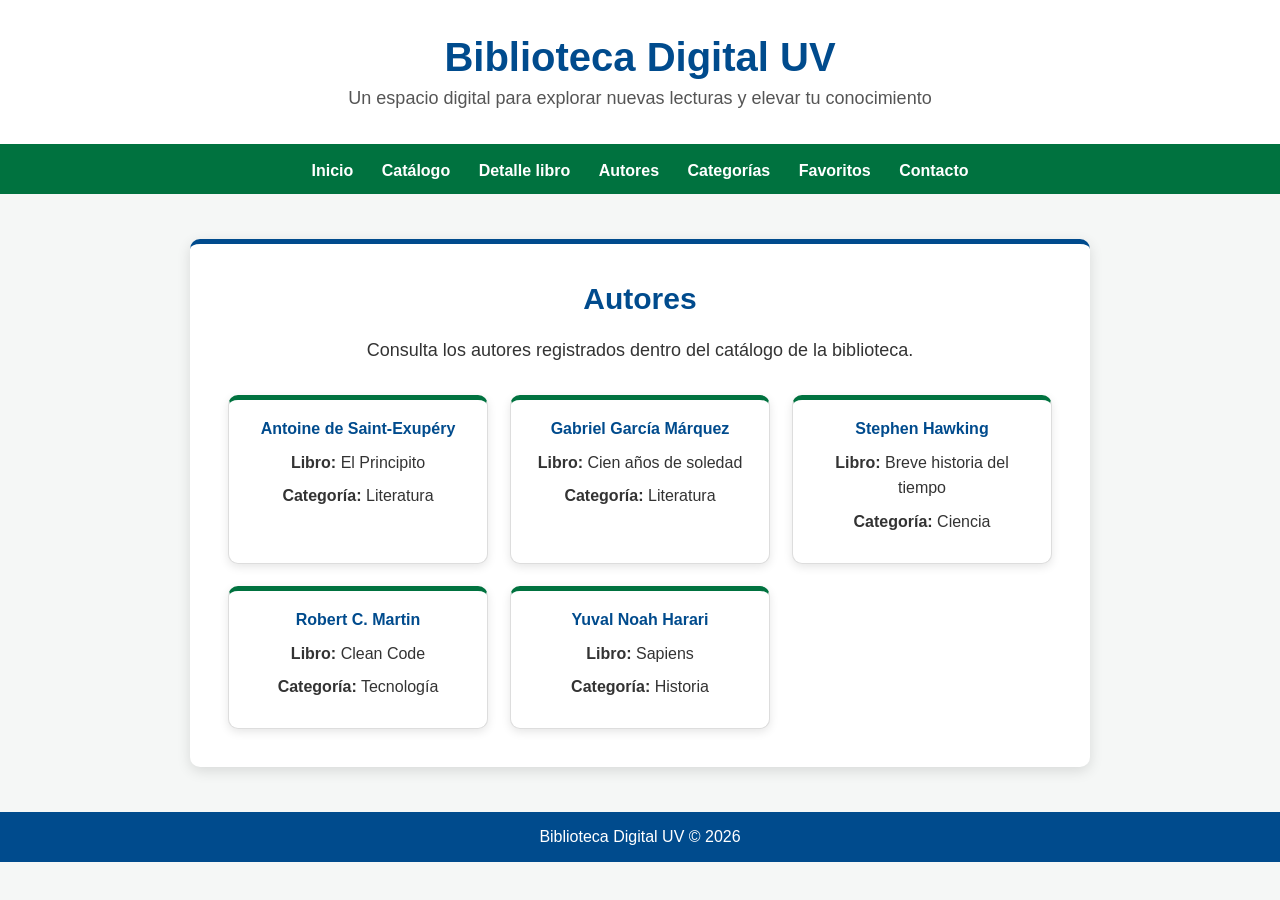
==== autores.html @ a0df8459 "Página autores" ====
<!DOCTYPE html>
<html lang="es">
<head>
    <meta charset="UTF-8">
    <meta name="viewport", content="width=device-width, initial-scale=1.0">
    <title>Autores - Biblioteca Digital UV</title>
    <link rel="stylesheet" href="css/estilos.css">
</head>
<body>
    <header>
        <h1>Biblioteca Digital UV</h1>
        <p>Un espacio digital para explorar nuevas lecturas y elevar tu conocimiento</p>
    </header>
    <nav>
        <a href="inicio.html">Inicio</a>
        <a href="catalogo.html">Catálogo</a>
        <a href="detalle.html">Detalle libro</a>
        <a href="autores.html">Autores</a>
        <a href="categorias.html">Categorías</a>
        <a href="favoritos.html">Favoritos</a>
        <a href="contacto.html">Contacto</a>
    </nav>
    <main>
        <section class="contenedor">
            <h2>Autores</h2>
            <p>Consulta los autores registrados dentro del catálogo de la biblioteca.</p>
            <div id="lista-autores" class="lista-autores"></div>
        </section>
    </main>
    <footer>
        <p>Biblioteca Digital UV &copy; 2026</p>
    </footer>
    <script src="javascript/javascript.js"></script>
</body>
</html>
---- css/estilos.css ----
*{
    margin: 0;
    padding: 0;
    box-sizing: border-box;
}

body{
    font-family: Arial, Helvetica, sans-serif;
    background-color: #f5f7f6;
    color: #333333;
}

header{
    background-color: white;
    color: #333333;
    text-align: center;
    padding: 35px 20px;
    border-bottom: 4px solid #00723f;
}

header h1{
    font-size: 40px;
    color: #004b8d;
    margin-bottom: 8px;
}

header p{
    font-size: 18px;
    color: #555555;
}

nav{
    background-color: #00723f;
    text-align: center;
    padding: 14px;
}

nav a{
    color: white;
    text-decoration: none;
    margin: 0 12px;
    font-weight: bold;
}

nav a:hover{
    color: #004b8d;
}

main{
    min-height: 65vh;
    padding: 45px 20px;
}

.contenedor{
    max-width: 900px;
    margin: auto;
    background-color: white;
    padding: 38px;
    border-radius: 10px;
    text-align: center;
    border-top: 5px solid #004b8d;
    box-shadow: 0 4px 14px rgba(0, 0, 0, 0.12);
}

.contenedor h2{
    color: #004b8d;
    margin-bottom: 20px;
    font-size: 30px;
}

.contenedor p{
    font-size: 18px;
    line-height: 1.6;
    margin-bottom: 18px;
}

footer{
    background-color: #004b8d;
    color: white;
    text-align: center;
    padding: 16px;
}

.lista-libros{
    display: grid;
    grid-template-columns: repeat(auto-fit, minmax(220px,1fr));
    gap: 22px;
    margin-top: 30px;
}

.tarjeta-libro img{
    width: 120px;
    height: 170px;
    object-fit: cover;
    margin-bottom: 12px;
    border-radius: 4px;
}

.tarjeta-libro h3{
    color: #004b8d;
    margin-bottom: 10px;
    font-size: 20px;
}

.tarjeta-libro p{
    font-size: 15px;
    margin-bottom: 8px;
}

.boton-detalle{
    display: inline-block;
    margin-top: 10px;
    background-color: #00723f;
    color: white;
    padding: 9px 14px;
    border-radius: 6px;
    text-decoration: none;
    font-weight: bold;
}

.boton-detalle:hover{
    background-color: #004b8d;
}

.detalle-contenido{
    display: flex;
    gap: 30px;
    align-items: flex-start;
    text-align: left;
    margin-top: 25px;
}

.detalle-contenido img{
    width: 180px;
    height: 260px;
    object-fit: cover;
    border-radius: 6px;
    box-shadow: 0 3px 10px rgba(0, 0, 0, 0.18);
}

.detalle-texto{
    flex: 1;
}

.detalle-texto h3{
    color: #004b8d;
    font-size: 28px;
    margin-bottom: 15px;
}

.detalle-texto p{
    font-size: 17px;
    line-height: 1.6;
    margin-bottom: 10px;
}

.lista-autores{
    display: grid;
    grid-template-columns: repeat(auto-fit, minmax(220px, 1fr));
    gap: 22px;
    margin-top: 30px;
}

.tarjeta-autor{
    background-color: #ffffff;
    border: 1px solid #dddddd;
    border-top: 5px solid #00723f;
    border-radius: 10px;
    padding: 20px;
    text-align: center;
    box-shadow: 0 3px 10px rgba(0, 0, 0, 0.10);
}

.tarjeta-autor h3{
    color: #004b8d;
    font-size: 16px;
    margin-bottom: 12px;
}

.tarjeta-autor p{
    font-size: 16px;
    margin-bottom: 8px;
}
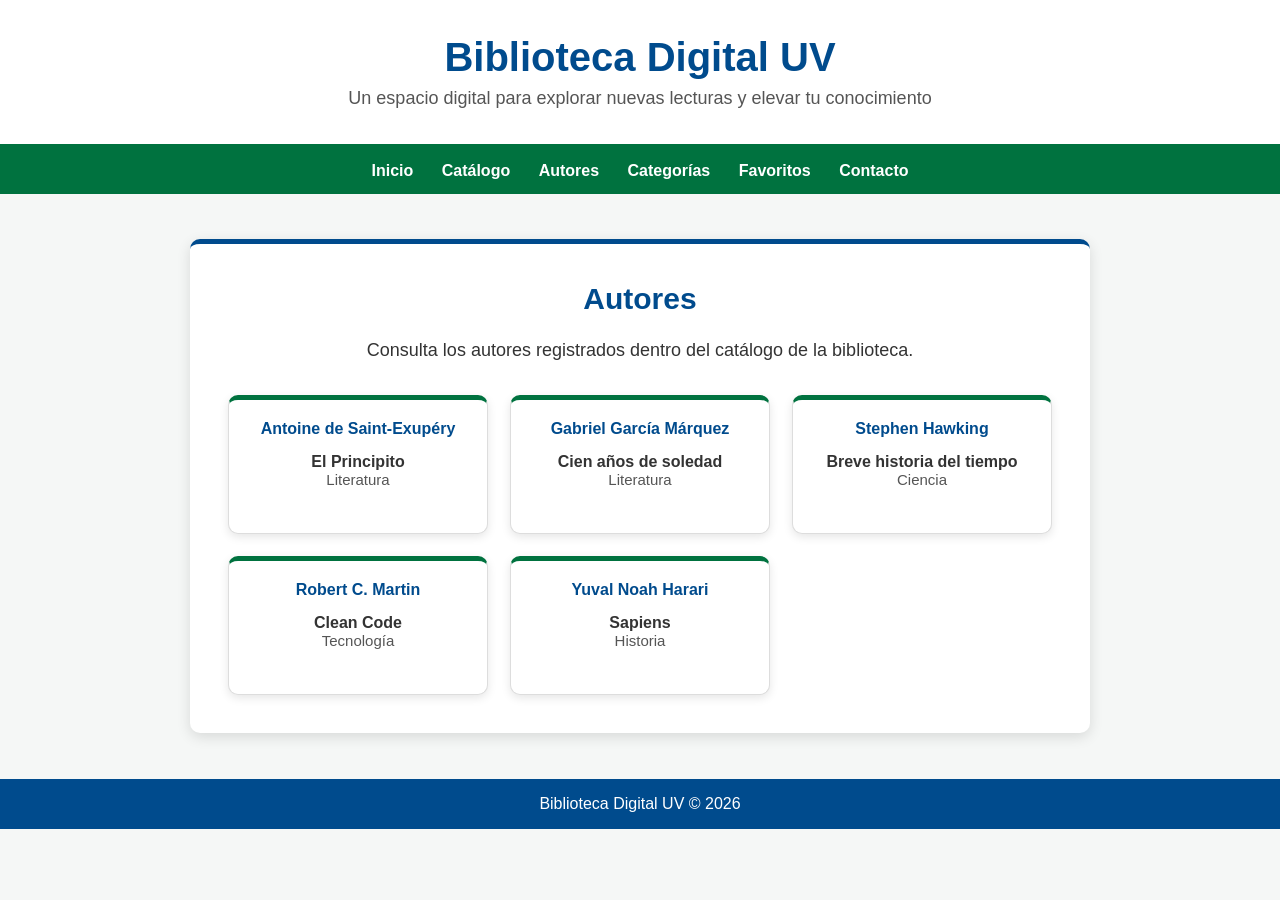
==== commit 3d7ce9f3: "Corrección de navegación, tarjetas de autores y categorías" ====
--- a/autores.html
+++ b/autores.html
@@ -14,7 +14,6 @@
     <nav>
         <a href="inicio.html">Inicio</a>
         <a href="catalogo.html">Catálogo</a>
-        <a href="detalle.html">Detalle libro</a>
         <a href="autores.html">Autores</a>
         <a href="categorias.html">Categorías</a>
         <a href="favoritos.html">Favoritos</a>
--- a/css/estilos.css
+++ b/css/estilos.css
@@ -180,4 +180,124 @@
 .tarjeta-autor p{
     font-size: 16px;
     margin-bottom: 8px;
+}
+
+.lista-categorias{
+    display: grid;
+    grid-template-columns: repeat(auto-fit, minmax(220px, 1fr));
+    gap: 22px;
+    margin-top: 30px;
+}
+
+.tarjeta-categoria{
+    background-color: #ffffff;
+    border: 1px solid #dddddd;
+    border-top: 5px solid #004b8d;
+    border-radius: 10px;
+    padding: 20px;
+    text-align: center;
+    box-shadow: 0 3px 10px rgba(0, 0, 0, 0.10);
+}
+
+.tarjeta-categoria h3{
+    color: #00723f;
+    font-size: 21px;
+    margin-bottom: 12px;
+}
+
+.tarjeta-categoria p{
+    font-size: 16px;
+    margin-bottom: 8px;
+}
+
+.boton-favorito{
+    display: inline-block;
+    margin-top: 10px;
+    background-color: #004b8d;
+    color: white;
+    padding: 9px 14px;
+    border-radius: 6px;
+    border: none;
+    font-weight: bold;
+    cursor: pointer;
+}
+
+.boton-favorito:hover{
+    background-color: #00723f;
+}
+
+.formulario-contacto{
+    margin-top: 30px;
+    text-align: left;
+    background-color: #f5f7f6;
+    border-left: 5px solid #004b8d;
+    padding: 20px;
+    border-radius: 8px;
+}
+
+.formulario-contacto h3{
+    color: #004b8d;
+    margin-bottom: 10px;
+    font-size: 22px;
+}
+
+.formulario-contacto textarea{
+    width: 100%;
+    height: 120px;
+    margin-top: 12px;
+    margin-bottom: 12px;
+    padding: 12px;
+    border: 1px solid #cccccc;
+    border-radius: 6px;
+    font-family: Arial, Helvetica, sans-serif;
+    font-size: 16px;
+    resize: none;
+}
+
+#mensaje-comentario{
+    margin-top: 12px;
+    color: #00723f;
+    font-weight: bold;
+}
+
+.libros-categoria{
+    list-style: none;
+    padding: 0;
+    margin-top: 15px;
+}
+
+.libros-categoria li{
+    margin-bottom: 14px;
+    padding-bottom: 10px;
+    border-bottom: 1px solid #dddddd;
+}
+
+.libros-categoria li:last-child{
+    border-bottom: none;
+}
+
+.libros-categoria span{
+    color: #555555;
+    font-size: 15px;
+}
+
+.libros-autor{
+    list-style: none;
+    padding: 0;
+    margin-top: 15px;
+}
+
+.libros-autor li{
+    margin-bottom: 14px;
+    padding-bottom: 10px;
+    border-bottom: 1px solid #dddddd;
+}
+
+.libros-autor li:last-child{
+    border-bottom: none;
+}
+
+.libros-autor span{
+    color: #555555;
+    font-size: 15px;
 }
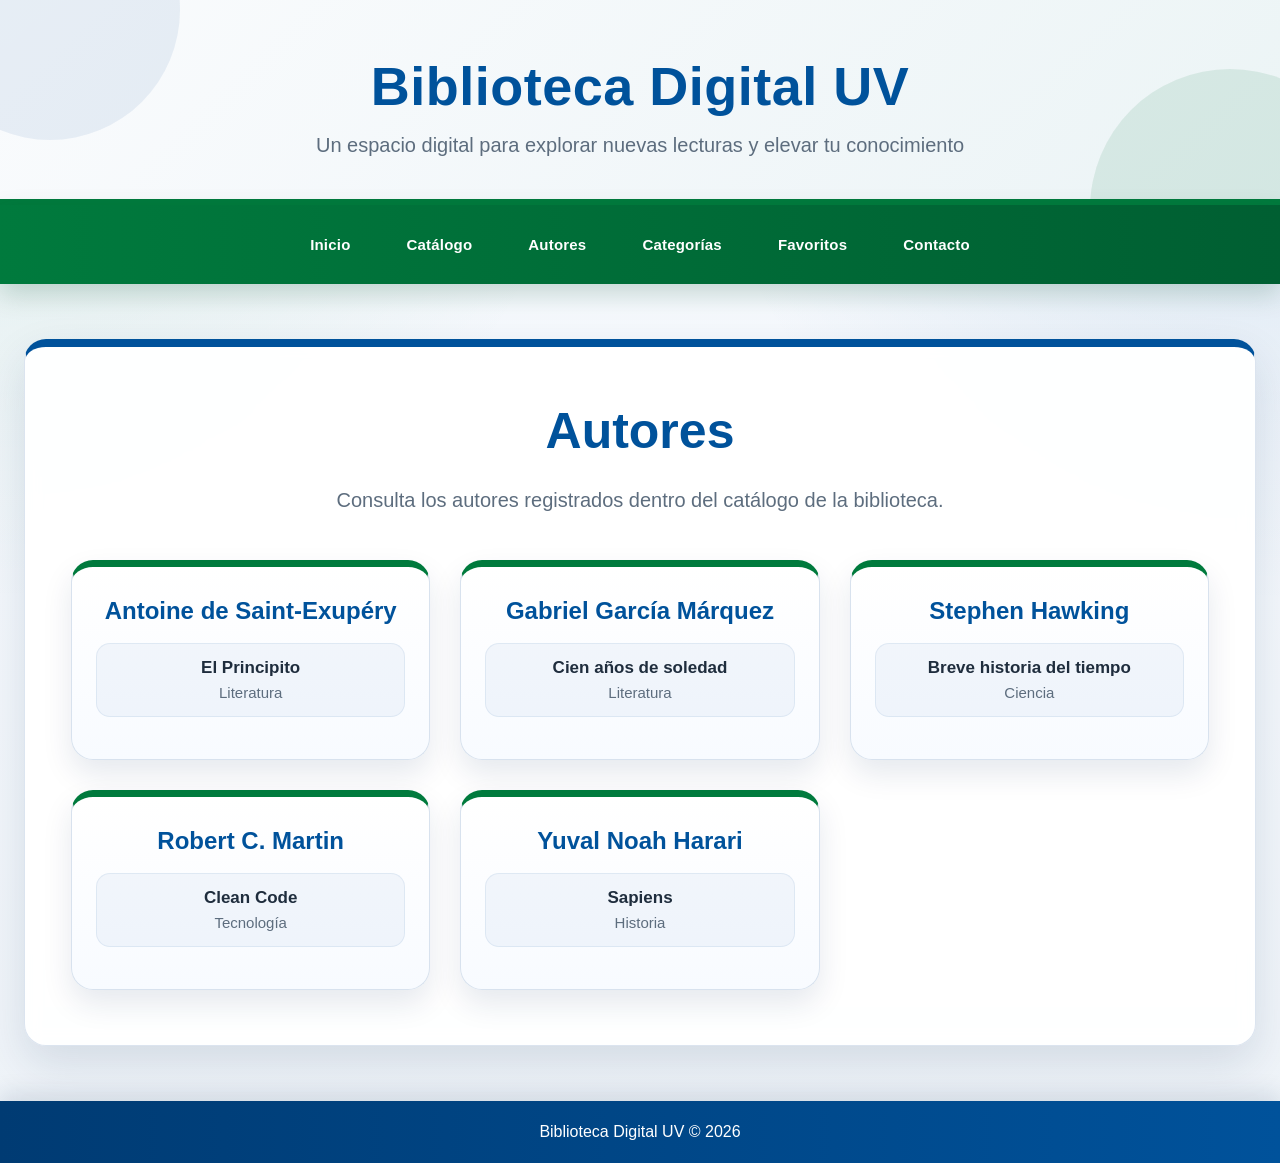
==== commit f14ef867: "Mejoras de interfaz con animaciones y menú desplegable" ====
--- a/autores.html
+++ b/autores.html
@@ -2,7 +2,7 @@
 <html lang="es">
 <head>
     <meta charset="UTF-8">
-    <meta name="viewport", content="width=device-width, initial-scale=1.0">
+    <meta name="viewport" content="width=device-width, initial-scale=1.0">
     <title>Autores - Biblioteca Digital UV</title>
     <link rel="stylesheet" href="css/estilos.css">
 </head>
@@ -11,13 +11,84 @@
         <h1>Biblioteca Digital UV</h1>
         <p>Un espacio digital para explorar nuevas lecturas y elevar tu conocimiento</p>
     </header>
-    <nav>
+    <nav class="menu-principal">
         <a href="inicio.html">Inicio</a>
-        <a href="catalogo.html">Catálogo</a>
-        <a href="autores.html">Autores</a>
-        <a href="categorias.html">Categorías</a>
-        <a href="favoritos.html">Favoritos</a>
-        <a href="contacto.html">Contacto</a>
+        <div class="nav-item">
+            <a href="catalogo.html">Catálogo</a>
+            <div class="mega-menu mega-menu-pequeno">
+                <div class="mega-columna">
+                    <h3>Catálogo de libros</h3>
+                    <p>Explora los títulos disponibles dentro de la Biblioteca Digital UV.</p>
+                </div>
+                <div class="mega-columna">
+                    <h4>Libros destacados</h4>
+                    <a href="detalle.html?id=1">El Principito</a>
+                    <a href="detalle.html?id=2">Cien años de soledad</a>
+                    <a href="detalle.html?id=3">Breve historia del tiempo</a>
+                    <a href="catalogo.html">Ver catálogo completo</a>
+                </div>
+            </div>
+        </div>
+        <div class="nav-item">
+            <a href="autores.html">Autores</a>
+            <div class="mega-menu mega-menu-pequeno">
+                <div class="mega-columna">
+                    <h3>Autores</h3>
+                    <p>Consulta los autores registrados y las obras relacionadas con cada uno.</p>
+                </div>
+                <div class="mega-columna">
+                    <h4>Autores disponibles</h4>
+                    <a href="autores.html">Antoine de Saint-Exupéry</a>
+                    <a href="autores.html">Gabriel García Márquez</a>
+                    <a href="autores.html">Stephen Hawking</a>
+                    <a href="autores.html">Robert C. Martin</a>
+                </div>
+            </div>
+        </div>
+        <div class="nav-item">
+            <a href="categorias.html">Categorías</a>
+            <div class="mega-menu mega-menu-pequeno">
+                <div class="mega-columna">
+                    <h3>Categorías</h3>
+                    <p>Encuentra libros organizados por áreas de interés y temas de lectura.</p>
+                </div>
+                <div class="mega-columna">
+                    <h4>Explorar por tema</h4>
+                    <a href="categorias.html">Literatura</a>
+                    <a href="categorias.html">Ciencia</a>
+                    <a href="categorias.html">Tecnología</a>
+                    <a href="categorias.html">Historia</a>
+                </div>
+            </div>
+        </div>
+        <div class="nav-item">
+            <a href="favoritos.html">Favoritos</a>
+            <div class="mega-menu mega-menu-pequeno">
+                <div class="mega-columna">
+                    <h3>Favoritos</h3>
+                    <p>Guarda libros de interés para consultarlos después desde tu navegador.</p>
+                </div>
+                <div class="mega-columna">
+                    <h4>Acciones rápidas</h4>
+                    <a href="catalogo.html">Agregar libros</a>
+                    <a href="favoritos.html">Ver favoritos guardados</a>
+                </div>
+            </div>
+        </div>
+        <div class="nav-item">
+            <a href="contacto.html">Contacto</a>
+            <div class="mega-menu mega-menu-pequeno">
+                <div class="mega-columna">
+                    <h3>Contacto</h3>
+                    <p>Consulta información general y envía un comentario visual desde la página.</p>
+                </div>
+                <div class="mega-columna">
+                    <h4>Información</h4>
+                    <a href="contacto.html">Datos de la biblioteca</a>
+                    <a href="contacto.html">Formulario de comentarios</a>
+                </div>
+            </div>
+        </div>
     </nav>
     <main>
         <section class="contenedor">
--- a/css/estilos.css
+++ b/css/estilos.css
@@ -1,141 +1,286 @@
+:root{
+    --azul-uv: #00529b;
+    --azul-uv-oscuro: #003b73;
+    --verde-uv: #007a3d;
+    --verde-uv-oscuro: #005f32;
+    --dorado: #c8a951;
+    --fondo: #eef3f8;
+    --blanco: #ffffff;
+    --texto: #1f2d3d;
+    --texto-suave: #5d6d7e;
+    --borde: #d8e2ee;
+    --sombra: 0 18px 45px rgba(0, 38, 84, 0.12);
+    --sombra-hover: 0 25px 55px rgba(0, 38, 84, 0.20);
+    --radio: 22px;
+}
+
 *{
     margin: 0;
     padding: 0;
     box-sizing: border-box;
 }
 
+html{
+    scroll-behavior: smooth;
+}
+
 body{
-    font-family: Arial, Helvetica, sans-serif;
-    background-color: #f5f7f6;
-    color: #333333;
+    font-family: "Segoe UI", Arial, Helvetica, sans-serif;
+    background:
+        radial-gradient(circle at top left, rgba(0, 122, 61, 0.10), transparent 35%),
+        radial-gradient(circle at top right, rgba(0, 82, 155, 0.13), transparent 35%),
+        linear-gradient(180deg, #f8fbff 0%, #eef3f8 100%);
+    color: var(--texto);
+    min-height: 100vh;
 }
 
 header{
-    background-color: white;
-    color: #333333;
+    background:
+        linear-gradient(135deg, rgba(255,255,255,0.98), rgba(245,249,253,0.96)),
+        linear-gradient(90deg, var(--azul-uv), var(--verde-uv));
     text-align: center;
-    padding: 35px 20px;
-    border-bottom: 4px solid #00723f;
+    padding: 55px 20px 38px;
+    border-bottom: 6px solid var(--verde-uv);
+    box-shadow: 0 8px 28px rgba(0, 0, 0, 0.08);
+    position: relative;
+    overflow: hidden;
+}
+
+header::before{
+    content: "";
+    position: absolute;
+    width: 260px;
+    height: 260px;
+    border-radius: 50%;
+    background: rgba(0, 82, 155, 0.08);
+    top: -120px;
+    left: -80px;
+}
+
+header::after{
+    content: "";
+    position: absolute;
+    width: 280px;
+    height: 280px;
+    border-radius: 50%;
+    background: rgba(0, 122, 61, 0.10);
+    bottom: -150px;
+    right: -90px;
 }
 
 header h1{
-    font-size: 40px;
-    color: #004b8d;
-    margin-bottom: 8px;
+    position: relative;
+    z-index: 1;
+    font-size: 54px;
+    color: var(--azul-uv);
+    margin-bottom: 12px;
+    font-weight: 900;
+    letter-spacing: 0.5px;
 }
 
 header p{
-    font-size: 18px;
-    color: #555555;
+    position: relative;
+    z-index: 1;
+    font-size: 20px;
+    color: var(--texto-suave);
+    max-width: 760px;
+    margin: auto;
+    line-height: 1.6;
 }
 
 nav{
-    background-color: #00723f;
+    background: linear-gradient(90deg, var(--verde-uv), var(--verde-uv-oscuro));
     text-align: center;
-    padding: 14px;
+    padding: 17px 20px;
+    box-shadow: 0 10px 25px rgba(0, 80, 45, 0.20);
+    position: sticky;
+    top: 0;
+    z-index: 10;
 }
 
 nav a{
+    display: inline-block;
     color: white;
     text-decoration: none;
-    margin: 0 12px;
-    font-weight: bold;
+    margin: 4px 6px;
+    padding: 10px 18px;
+    border-radius: 999px;
+    font-weight: 800;
+    font-size: 15px;
+    letter-spacing: 0.2px;
+    transition: all 0.25s ease;
 }
 
 nav a:hover{
-    color: #004b8d;
+    background-color: rgba(255, 255, 255, 0.20);
+    transform: translateY(-2px);
+    box-shadow: 0 8px 18px rgba(0, 0, 0, 0.16);
 }
 
 main{
-    min-height: 65vh;
-    padding: 45px 20px;
+    min-height: 70vh;
+    padding: 55px 24px;
 }
 
 .contenedor{
+    max-width: 1240px;
+    margin: auto;
+    background: rgba(255, 255, 255, 0.94);
+    border: 1px solid rgba(216, 226, 238, 0.9);
+    border-top: 8px solid var(--azul-uv);
+    border-radius: var(--radio);
+    padding: 55px 46px;
+    text-align: center;
+    box-shadow: var(--sombra);
+    backdrop-filter: blur(8px);
+    animation: aparecer 0.45s ease;
+}
+
+@keyframes aparecer{
+    from{
+        opacity: 0;
+        transform: translateY(16px);
+    }
+    to{
+        opacity: 1;
+        transform: translateY(0);
+    }
+}
+
+.contenedor h2{
+    color: var(--azul-uv);
+    font-size: 50px;
+    margin-bottom: 22px;
+    font-weight: 900;
+}
+
+.contenedor > p{
     max-width: 900px;
-    margin: auto;
-    background-color: white;
-    padding: 38px;
-    border-radius: 10px;
-    text-align: center;
-    border-top: 5px solid #004b8d;
-    box-shadow: 0 4px 14px rgba(0, 0, 0, 0.12);
-}
-
-.contenedor h2{
-    color: #004b8d;
-    margin-bottom: 20px;
-    font-size: 30px;
-}
-
-.contenedor p{
-    font-size: 18px;
-    line-height: 1.6;
-    margin-bottom: 18px;
+    margin: 0 auto 22px;
+    font-size: 20px;
+    line-height: 1.8;
+    color: var(--texto-suave);
 }
 
 footer{
-    background-color: #004b8d;
+    background: linear-gradient(90deg, var(--azul-uv-oscuro), var(--azul-uv));
     color: white;
     text-align: center;
-    padding: 16px;
+    padding: 22px;
+    font-size: 16px;
+    font-weight: 500;
+    box-shadow: 0 -8px 22px rgba(0, 38, 84, 0.12);
+}
+
+.boton-detalle,
+.boton-favorito{
+    display: inline-block;
+    margin-top: 14px;
+    margin-left: 4px;
+    margin-right: 4px;
+    padding: 12px 18px;
+    border-radius: 999px;
+    border: none;
+    background: linear-gradient(135deg, var(--azul-uv), var(--azul-uv-oscuro));
+    color: white;
+    text-decoration: none;
+    font-weight: 800;
+    cursor: pointer;
+    box-shadow: 0 10px 22px rgba(0, 82, 155, 0.24);
+    transition: all 0.25s ease;
+}
+
+.boton-detalle:hover,
+.boton-favorito:hover{
+    background: linear-gradient(135deg, var(--verde-uv), var(--verde-uv-oscuro));
+    transform: translateY(-3px);
+    box-shadow: 0 16px 30px rgba(0, 122, 61, 0.28);
 }
 
 .lista-libros{
     display: grid;
-    grid-template-columns: repeat(auto-fit, minmax(220px,1fr));
-    gap: 22px;
-    margin-top: 30px;
+    grid-template-columns: repeat(auto-fit, minmax(260px, 1fr));
+    gap: 32px;
+    margin-top: 42px;
+}
+
+.tarjeta-libro{
+    background: linear-gradient(180deg, #ffffff 0%, #f8fbff 100%);
+    border: 1px solid var(--borde);
+    border-radius: 24px;
+    padding: 26px 22px;
+    text-align: center;
+    box-shadow: 0 14px 30px rgba(0, 38, 84, 0.10);
+    position: relative;
+    overflow: hidden;
+    transition: all 0.28s ease;
+}
+
+.tarjeta-libro::before{
+    content: "";
+    position: absolute;
+    top: 0;
+    left: 0;
+    height: 7px;
+    width: 100%;
+    background: linear-gradient(90deg, var(--verde-uv), var(--azul-uv), var(--dorado));
+}
+
+.tarjeta-libro:hover{
+    transform: translateY(-8px);
+    box-shadow: var(--sombra-hover);
 }
 
 .tarjeta-libro img{
-    width: 120px;
-    height: 170px;
+    width: 155px;
+    height: 225px;
     object-fit: cover;
-    margin-bottom: 12px;
-    border-radius: 4px;
+    border-radius: 14px;
+    margin-bottom: 20px;
+    box-shadow: 0 16px 28px rgba(0, 0, 0, 0.22);
+    transition: all 0.25s ease;
+}
+
+.tarjeta-libro:hover img{
+    transform: scale(1.035);
 }
 
 .tarjeta-libro h3{
-    color: #004b8d;
-    margin-bottom: 10px;
-    font-size: 20px;
+    color: var(--azul-uv);
+    font-size: 23px;
+    margin-bottom: 14px;
+    font-weight: 900;
+    min-height: 56px;
 }
 
 .tarjeta-libro p{
-    font-size: 15px;
+    font-size: 16px;
+    line-height: 1.6;
+    color: var(--texto);
     margin-bottom: 8px;
-}
-
-.boton-detalle{
-    display: inline-block;
-    margin-top: 10px;
-    background-color: #00723f;
-    color: white;
-    padding: 9px 14px;
-    border-radius: 6px;
-    text-decoration: none;
-    font-weight: bold;
-}
-
-.boton-detalle:hover{
-    background-color: #004b8d;
 }
 
 .detalle-contenido{
     display: flex;
-    gap: 30px;
+    gap: 38px;
     align-items: flex-start;
     text-align: left;
-    margin-top: 25px;
+    margin-top: 34px;
+    padding: 34px;
+    border-radius: 24px;
+    background:
+        linear-gradient(180deg, #ffffff 0%, #f8fbff 100%);
+    border: 1px solid var(--borde);
+    box-shadow: 0 14px 34px rgba(0, 38, 84, 0.12);
 }
 
 .detalle-contenido img{
-    width: 180px;
-    height: 260px;
+    width: 245px;
+    height: 350px;
     object-fit: cover;
-    border-radius: 6px;
-    box-shadow: 0 3px 10px rgba(0, 0, 0, 0.18);
+    border-radius: 18px;
+    box-shadow: 0 18px 32px rgba(0, 0, 0, 0.24);
+    flex-shrink: 0;
 }
 
 .detalle-texto{
@@ -143,161 +288,664 @@
 }
 
 .detalle-texto h3{
-    color: #004b8d;
-    font-size: 28px;
-    margin-bottom: 15px;
+    color: var(--azul-uv);
+    font-size: 36px;
+    margin-bottom: 18px;
+    font-weight: 900;
 }
 
 .detalle-texto p{
-    font-size: 17px;
-    line-height: 1.6;
-    margin-bottom: 10px;
+    font-size: 18px;
+    line-height: 1.8;
+    color: var(--texto);
+    margin-bottom: 12px;
 }
 
 .lista-autores{
     display: grid;
-    grid-template-columns: repeat(auto-fit, minmax(220px, 1fr));
-    gap: 22px;
-    margin-top: 30px;
+    grid-template-columns: repeat(auto-fit, minmax(290px, 1fr));
+    gap: 30px;
+    margin-top: 42px;
 }
 
 .tarjeta-autor{
-    background-color: #ffffff;
-    border: 1px solid #dddddd;
-    border-top: 5px solid #00723f;
-    border-radius: 10px;
-    padding: 20px;
+    background: linear-gradient(180deg, #ffffff 0%, #f8fbff 100%);
+    border: 1px solid var(--borde);
+    border-top: 7px solid var(--verde-uv);
+    border-radius: 22px;
+    padding: 30px 24px;
     text-align: center;
-    box-shadow: 0 3px 10px rgba(0, 0, 0, 0.10);
+    box-shadow: 0 14px 30px rgba(0, 38, 84, 0.10);
+    transition: all 0.28s ease;
+}
+
+.tarjeta-autor:hover{
+    transform: translateY(-7px);
+    box-shadow: var(--sombra-hover);
 }
 
 .tarjeta-autor h3{
-    color: #004b8d;
-    font-size: 16px;
-    margin-bottom: 12px;
-}
-
-.tarjeta-autor p{
-    font-size: 16px;
-    margin-bottom: 8px;
+    color: var(--azul-uv);
+    font-size: 24px;
+    margin-bottom: 16px;
+    font-weight: 900;
 }
 
 .lista-categorias{
     display: grid;
-    grid-template-columns: repeat(auto-fit, minmax(220px, 1fr));
-    gap: 22px;
-    margin-top: 30px;
+    grid-template-columns: repeat(auto-fit, minmax(290px, 1fr));
+    gap: 30px;
+    margin-top: 42px;
 }
 
 .tarjeta-categoria{
-    background-color: #ffffff;
-    border: 1px solid #dddddd;
-    border-top: 5px solid #004b8d;
-    border-radius: 10px;
-    padding: 20px;
+    background: linear-gradient(180deg, #ffffff 0%, #f8fbff 100%);
+    border: 1px solid var(--borde);
+    border-top: 7px solid var(--azul-uv);
+    border-radius: 22px;
+    padding: 30px 24px;
     text-align: center;
-    box-shadow: 0 3px 10px rgba(0, 0, 0, 0.10);
+    box-shadow: 0 14px 30px rgba(0, 38, 84, 0.10);
+    transition: all 0.28s ease;
+}
+
+.tarjeta-categoria:hover{
+    transform: translateY(-7px);
+    box-shadow: var(--sombra-hover);
 }
 
 .tarjeta-categoria h3{
-    color: #00723f;
-    font-size: 21px;
-    margin-bottom: 12px;
-}
-
-.tarjeta-categoria p{
-    font-size: 16px;
-    margin-bottom: 8px;
-}
-
-.boton-favorito{
-    display: inline-block;
-    margin-top: 10px;
-    background-color: #004b8d;
-    color: white;
-    padding: 9px 14px;
-    border-radius: 6px;
-    border: none;
-    font-weight: bold;
-    cursor: pointer;
-}
-
-.boton-favorito:hover{
-    background-color: #00723f;
-}
-
-.formulario-contacto{
-    margin-top: 30px;
-    text-align: left;
-    background-color: #f5f7f6;
-    border-left: 5px solid #004b8d;
-    padding: 20px;
-    border-radius: 8px;
-}
-
-.formulario-contacto h3{
-    color: #004b8d;
-    margin-bottom: 10px;
-    font-size: 22px;
-}
-
-.formulario-contacto textarea{
-    width: 100%;
-    height: 120px;
-    margin-top: 12px;
-    margin-bottom: 12px;
-    padding: 12px;
-    border: 1px solid #cccccc;
-    border-radius: 6px;
-    font-family: Arial, Helvetica, sans-serif;
-    font-size: 16px;
-    resize: none;
-}
-
-#mensaje-comentario{
-    margin-top: 12px;
-    color: #00723f;
-    font-weight: bold;
-}
-
+    color: var(--verde-uv);
+    font-size: 26px;
+    margin-bottom: 16px;
+    font-weight: 900;
+}
+
+.libros-autor,
 .libros-categoria{
     list-style: none;
     padding: 0;
-    margin-top: 15px;
-}
-
+    margin-top: 18px;
+}
+
+.libros-autor li,
 .libros-categoria li{
+    padding: 14px 10px;
+    margin-bottom: 12px;
+    border-radius: 14px;
+    background: rgba(0, 82, 155, 0.045);
+    border: 1px solid rgba(0, 82, 155, 0.08);
+}
+
+.libros-autor li strong,
+.libros-categoria li strong{
+    color: var(--texto);
+    font-size: 17px;
+}
+
+.libros-autor span,
+.libros-categoria span{
+    display: inline-block;
+    margin-top: 6px;
+    color: var(--texto-suave);
+    font-size: 15px;
+}
+
+.datos-contacto{
+    margin-top: 30px;
+    padding: 26px;
+    border-radius: 22px;
+    background: linear-gradient(180deg, #ffffff, #f8fbff);
+    border: 1px solid var(--borde);
+    border-left: 7px solid var(--verde-uv);
+    text-align: left;
+    box-shadow: 0 14px 30px rgba(0, 38, 84, 0.10);
+}
+
+.datos-contacto p{
+    font-size: 18px;
+    line-height: 1.7;
+    margin-bottom: 10px;
+    color: var(--texto);
+}
+
+.formulario-contacto{
+    margin-top: 32px;
+    padding: 28px;
+    border-radius: 22px;
+    background: linear-gradient(180deg, #ffffff, #f4f8fc);
+    border: 1px solid var(--borde);
+    border-left: 7px solid var(--azul-uv);
+    text-align: left;
+    box-shadow: 0 14px 30px rgba(0, 38, 84, 0.10);
+}
+
+.formulario-contacto h3{
+    color: var(--azul-uv);
+    font-size: 27px;
+    margin-bottom: 10px;
+    font-weight: 900;
+}
+
+.formulario-contacto p{
+    color: var(--texto-suave);
+    font-size: 17px;
+    line-height: 1.7;
+}
+
+.formulario-contacto textarea{
+    width: 100%;
+    min-height: 145px;
+    margin-top: 14px;
     margin-bottom: 14px;
-    padding-bottom: 10px;
-    border-bottom: 1px solid #dddddd;
-}
-
-.libros-categoria li:last-child{
-    border-bottom: none;
-}
-
-.libros-categoria span{
-    color: #555555;
-    font-size: 15px;
-}
-
-.libros-autor{
-    list-style: none;
-    padding: 0;
-    margin-top: 15px;
-}
-
-.libros-autor li{
+    padding: 16px;
+    border: 1px solid #cbd8e6;
+    border-radius: 16px;
+    font-family: "Segoe UI", Arial, Helvetica, sans-serif;
+    font-size: 16px;
+    color: var(--texto);
+    background: white;
+    resize: vertical;
+    outline: none;
+    transition: all 0.25s ease;
+}
+
+.formulario-contacto textarea:focus{
+    border-color: var(--azul-uv);
+    box-shadow: 0 0 0 5px rgba(0, 82, 155, 0.12);
+}
+
+#mensaje-comentario{
+    margin-top: 12px;
+    color: var(--verde-uv);
+    font-weight: 900;
+    font-size: 17px;
+}
+
+@media(max-width: 900px){
+    header h1{
+        font-size: 42px;
+    }
+
+    .contenedor{
+        padding: 38px 26px;
+    }
+
+    .contenedor h2{
+        font-size: 38px;
+    }
+
+    .detalle-contenido{
+        flex-direction: column;
+        align-items: center;
+        text-align: center;
+    }
+
+    .detalle-texto{
+        text-align: left;
+        width: 100%;
+    }
+}
+
+@media(max-width: 650px){
+    header{
+        padding: 42px 18px 30px;
+    }
+
+    header h1{
+        font-size: 34px;
+    }
+
+    header p{
+        font-size: 17px;
+    }
+
+    nav{
+        padding: 13px 8px;
+    }
+
+    nav a{
+        margin: 4px 2px;
+        padding: 9px 12px;
+        font-size: 14px;
+    }
+
+    main{
+        padding: 34px 14px;
+    }
+
+    .contenedor{
+        padding: 30px 18px;
+        border-radius: 18px;
+    }
+
+    .contenedor h2{
+        font-size: 32px;
+    }
+
+    .contenedor > p{
+        font-size: 17px;
+    }
+
+    .tarjeta-libro img{
+        width: 135px;
+        height: 198px;
+    }
+
+    .detalle-contenido{
+        padding: 22px;
+    }
+
+    .detalle-contenido img{
+        width: 190px;
+        height: 280px;
+    }
+
+    .detalle-texto h3{
+        font-size: 28px;
+    }
+
+    .boton-detalle,
+    .boton-favorito{
+        width: 100%;
+        text-align: center;
+    }
+}
+
+.hero-inicio{
+    max-width: 1240px;
+    margin: auto;
+    display: grid;
+    grid-template-columns: 1.1fr 0.9fr;
+    gap: 45px;
+    align-items: center;
+    background: linear-gradient(135deg, #ffffff 0%, #f4f9ff 100%);
+    border-radius: 28px;
+    padding: 55px;
+    border: 1px solid #d8e2ee;
+    border-top: 8px solid var(--azul-uv);
+    box-shadow: var(--sombra);
+    overflow: hidden;
+}
+
+.hero-texto{
+    text-align: left;
+}
+
+.etiqueta{
+    display: inline-block;
+    background: rgba(0, 122, 61, 0.10);
+    color: var(--verde-uv);
+    padding: 8px 16px;
+    border-radius: 999px;
+    font-weight: 900;
+    margin-bottom: 18px;
+}
+
+.hero-texto h2{
+    font-size: 54px;
+    line-height: 1.08;
+    color: var(--azul-uv);
+    margin-bottom: 20px;
+    font-weight: 900;
+}
+
+.hero-texto p{
+    font-size: 20px;
+    line-height: 1.8;
+    color: var(--texto-suave);
+    margin-bottom: 25px;
+}
+
+.boton-principal{
+    display: inline-block;
+    background: linear-gradient(135deg, var(--azul-uv), var(--azul-uv-oscuro));
+    color: white;
+    padding: 14px 24px;
+    border-radius: 999px;
+    text-decoration: none;
+    font-weight: 900;
+    box-shadow: 0 14px 28px rgba(0, 82, 155, 0.25);
+    transition: all 0.25s ease;
+}
+
+.boton-principal:hover{
+    transform: translateY(-3px);
+    background: linear-gradient(135deg, var(--verde-uv), var(--verde-uv-oscuro));
+}
+
+.hero-imagen{
+    display: flex;
+    justify-content: center;
+    align-items: center;
+    gap: 0;
+    min-height: 360px;
+    position: relative;
+}
+
+.hero-imagen img{
+    width: 155px;
+    height: 230px;
+    object-fit: cover;
+    border-radius: 16px;
+    box-shadow: 0 20px 38px rgba(0, 0, 0, 0.25);
+    transition: all 0.3s ease;
+}
+
+.hero-imagen img:nth-child(1){
+    transform: rotate(-10deg) translateX(30px);
+    z-index: 1;
+}
+
+.hero-imagen img:nth-child(2){
+    transform: scale(1.12);
+    z-index: 3;
+}
+
+.hero-imagen img:nth-child(3){
+    transform: rotate(10deg) translateX(-30px);
+    z-index: 2;
+}
+
+.hero-imagen:hover img:nth-child(1){
+    transform: rotate(-14deg) translateX(10px) translateY(-8px);
+}
+
+.hero-imagen:hover img:nth-child(2){
+    transform: scale(1.18) translateY(-12px);
+}
+
+.hero-imagen:hover img:nth-child(3){
+    transform: rotate(14deg) translateX(-10px) translateY(-8px);
+}
+
+.seccion-inicio{
+    max-width: 1240px;
+    margin: 45px auto 0;
+    background: rgba(255, 255, 255, 0.94);
+    border-radius: 28px;
+    padding: 48px;
+    border: 1px solid #d8e2ee;
+    box-shadow: var(--sombra);
+}
+
+.seccion-inicio h2{
+    color: var(--azul-uv);
+    font-size: 42px;
     margin-bottom: 14px;
-    padding-bottom: 10px;
-    border-bottom: 1px solid #dddddd;
-}
-
-.libros-autor li:last-child{
-    border-bottom: none;
-}
-
-.libros-autor span{
-    color: #555555;
-    font-size: 15px;
+    text-align: center;
+    font-weight: 900;
+}
+
+.seccion-inicio > p{
+    text-align: center;
+    color: var(--texto-suave);
+    font-size: 19px;
+    line-height: 1.7;
+    max-width: 850px;
+    margin: 0 auto 35px;
+}
+
+.grid-inicio{
+    display: grid;
+    grid-template-columns: repeat(auto-fit, minmax(240px, 1fr));
+    gap: 28px;
+}
+
+.tarjeta-inicio{
+    background: linear-gradient(180deg, #ffffff, #f8fbff);
+    border: 1px solid #d8e2ee;
+    border-radius: 24px;
+    padding: 24px;
+    text-align: center;
+    box-shadow: 0 14px 30px rgba(0, 38, 84, 0.10);
+    transition: all 0.28s ease;
+    position: relative;
+    overflow: hidden;
+}
+
+.tarjeta-inicio::before{
+    content: "";
+    position: absolute;
+    top: 0;
+    left: 0;
+    height: 7px;
+    width: 100%;
+    background: linear-gradient(90deg, var(--verde-uv), var(--azul-uv));
+}
+
+.tarjeta-inicio:hover{
+    transform: translateY(-8px);
+    box-shadow: var(--sombra-hover);
+}
+
+.tarjeta-inicio img{
+    width: 135px;
+    height: 195px;
+    object-fit: cover;
+    border-radius: 14px;
+    margin-bottom: 18px;
+    box-shadow: 0 16px 28px rgba(0, 0, 0, 0.20);
+}
+
+.tarjeta-inicio h3{
+    color: var(--azul-uv);
+    font-size: 23px;
+    margin-bottom: 12px;
+    font-weight: 900;
+}
+
+.tarjeta-inicio p{
+    color: var(--texto-suave);
+    font-size: 16px;
+    line-height: 1.7;
+}
+
+.bloques-noticias{
+    display: grid;
+    grid-template-columns: repeat(auto-fit, minmax(260px, 1fr));
+    gap: 28px;
+}
+
+.noticia{
+    text-align: left;
+    background: linear-gradient(180deg, #ffffff, #f8fbff);
+    border-radius: 24px;
+    padding: 28px;
+    border: 1px solid #d8e2ee;
+    border-left: 7px solid var(--verde-uv);
+    box-shadow: 0 14px 30px rgba(0, 38, 84, 0.10);
+    transition: all 0.28s ease;
+}
+
+.noticia:hover{
+    transform: translateY(-6px);
+    border-left-color: var(--azul-uv);
+    box-shadow: var(--sombra-hover);
+}
+
+.noticia h3{
+    color: var(--azul-uv);
+    font-size: 24px;
+    margin-bottom: 12px;
+    font-weight: 900;
+}
+
+.noticia p{
+    color: var(--texto-suave);
+    font-size: 17px;
+    line-height: 1.8;
+}
+
+.animado{
+    opacity: 0;
+    transform: translateY(40px);
+    transition: opacity 0.7s ease, transform 0.7s ease;
+}
+
+.animado.visible{
+    opacity: 1;
+    transform: translateY(0);
+}
+
+@media(max-width: 900px){
+    .hero-inicio{
+        grid-template-columns: 1fr;
+        padding: 38px 26px;
+        text-align: center;
+    }
+
+    .hero-texto{
+        text-align: center;
+    }
+
+    .hero-texto h2{
+        font-size: 40px;
+    }
+
+    .hero-imagen{
+        min-height: 300px;
+    }
+
+    .seccion-inicio{
+        padding: 34px 22px;
+    }
+}
+
+@media(max-width: 600px){
+    .hero-texto h2{
+        font-size: 32px;
+    }
+
+    .hero-texto p{
+        font-size: 17px;
+    }
+
+    .hero-imagen img{
+        width: 120px;
+        height: 180px;
+    }
+
+    .seccion-inicio h2{
+        font-size: 31px;
+    }
+}
+
+.menu-principal{
+    display: flex;
+    justify-content: center;
+    align-items: center;
+    gap: 8px;
+    position: sticky;
+    top: 0;
+    z-index: 1000;
+    overflow: visible;
+}
+
+.nav-item{
+    position: relative;
+    display: inline-block;
+}
+
+.nav-item > a{
+    display: inline-block;
+}
+
+.mega-menu{
+    position: absolute;
+    top: 115%;
+    left: 50%;
+    transform: translateX(-50%) translateY(18px);
+    width: 560px;
+    background: rgba(255, 255, 255, 0.96);
+    border: 1px solid rgba(216, 226, 238, 0.95);
+    border-radius: 24px;
+    padding: 28px;
+    display: grid;
+    grid-template-columns: 1.1fr 1fr;
+    gap: 28px;
+    box-shadow: 0 28px 65px rgba(0, 38, 84, 0.22);
+    opacity: 0;
+    visibility: hidden;
+    pointer-events: none;
+    transition: all 0.28s ease;
+    backdrop-filter: blur(12px);
+}
+
+.mega-menu-pequeno{
+    width: 560px;
+    grid-template-columns: 1.1fr 1fr;
+}
+
+.nav-item:hover .mega-menu{
+    opacity: 1;
+    visibility: visible;
+    pointer-events: auto;
+    transform: translateX(-50%) translateY(0);
+}
+
+.mega-menu::before{
+    content: "";
+    position: absolute;
+    top: -10px;
+    left: 50%;
+    width: 20px;
+    height: 20px;
+    background: white;
+    transform: translateX(-50%) rotate(45deg);
+    border-left: 1px solid rgba(216, 226, 238, 0.95);
+    border-top: 1px solid rgba(216, 226, 238, 0.95);
+}
+
+.mega-columna{
+    text-align: left;
+}
+
+.mega-columna h3{
+    color: var(--azul-uv);
+    font-size: 25px;
+    margin-bottom: 12px;
+    font-weight: 900;
+}
+
+.mega-columna h4{
+    color: var(--verde-uv);
+    font-size: 18px;
+    margin-bottom: 12px;
+    font-weight: 900;
+}
+
+.mega-columna p{
+    color: var(--texto-suave);
+    font-size: 16px;
+    line-height: 1.7;
+}
+
+.mega-columna a{
+    display: block;
+    color: var(--texto);
+    text-decoration: none;
+    padding: 10px 12px;
+    margin-bottom: 6px;
+    border-radius: 12px;
+    font-weight: 700;
+    transition: all 0.22s ease;
+}
+
+.mega-columna a:hover{
+    background: rgba(0, 82, 155, 0.08);
+    color: var(--azul-uv);
+    transform: translateX(5px);
+}
+
+@media(max-width: 850px){
+    .menu-principal{
+        flex-wrap: wrap;
+    }
+
+    .mega-menu{
+        width: 92vw;
+        grid-template-columns: 1fr;
+        left: 50%;
+    }
 }
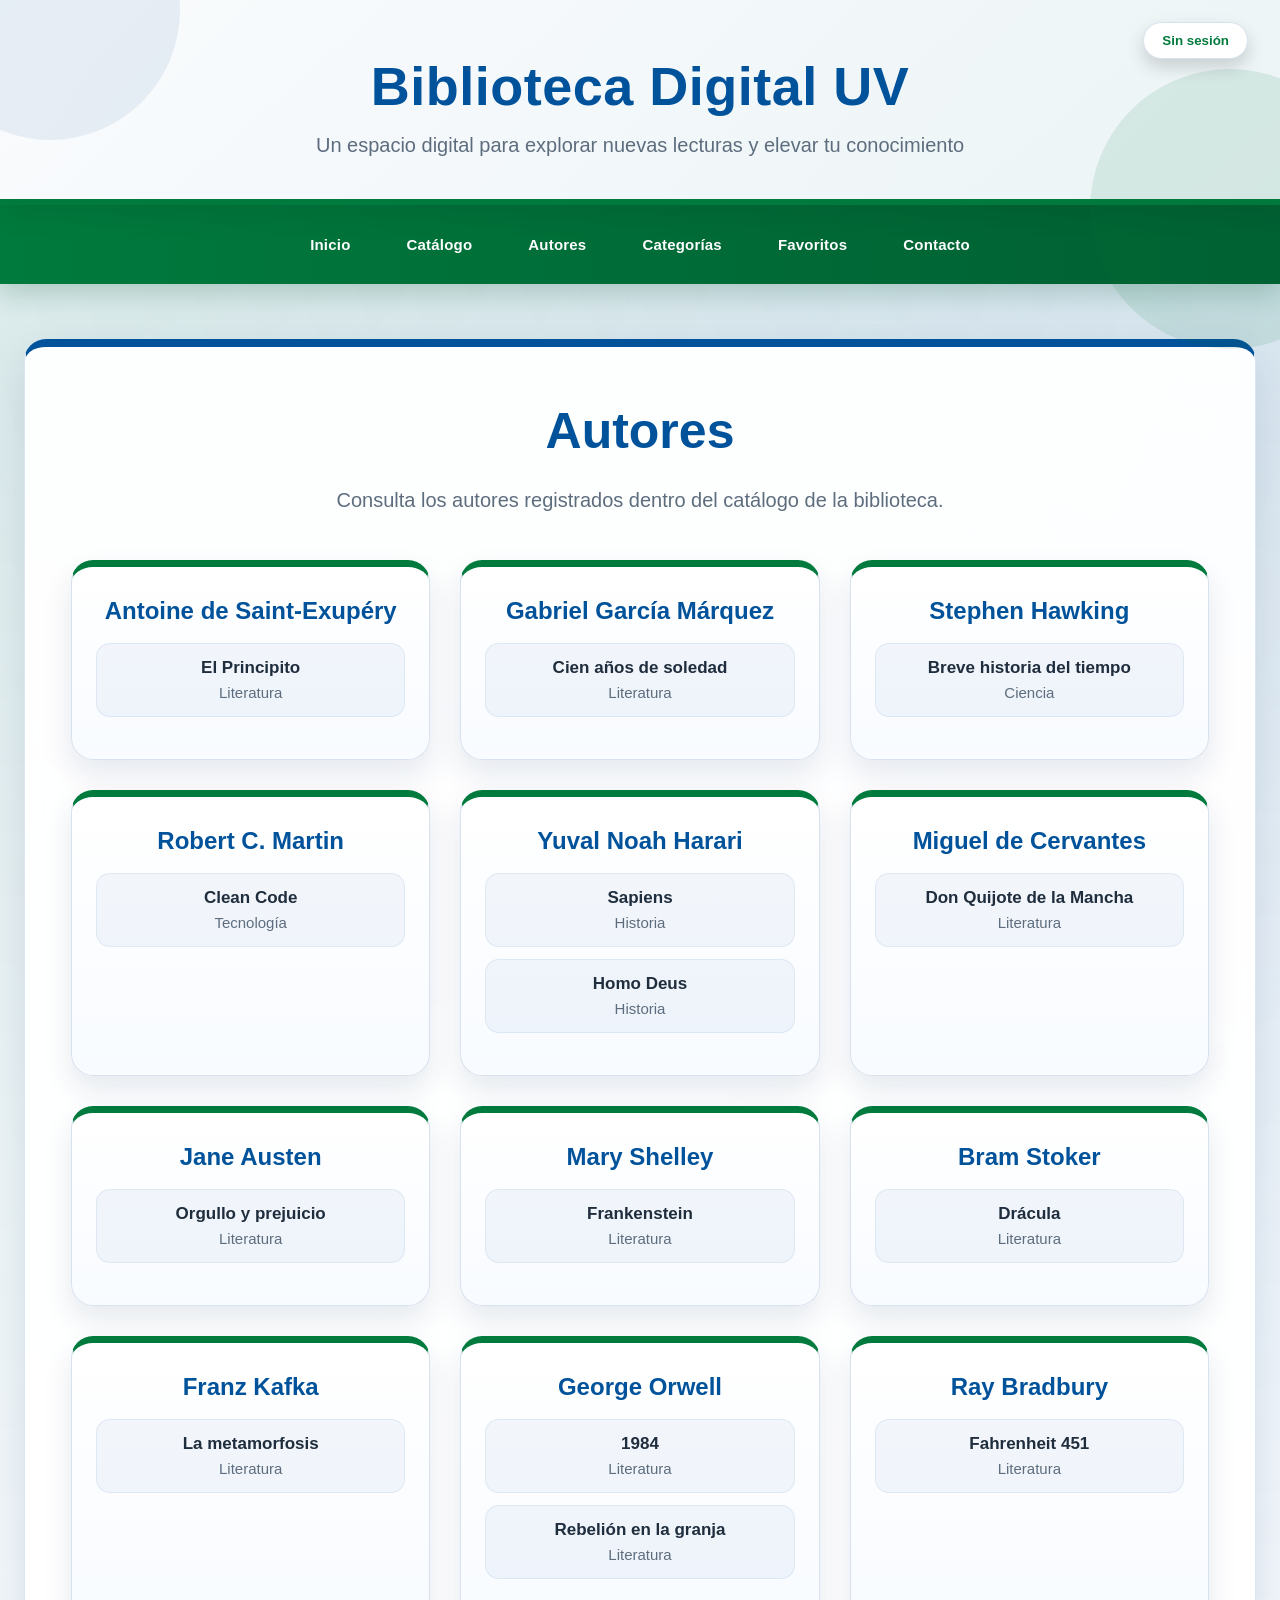
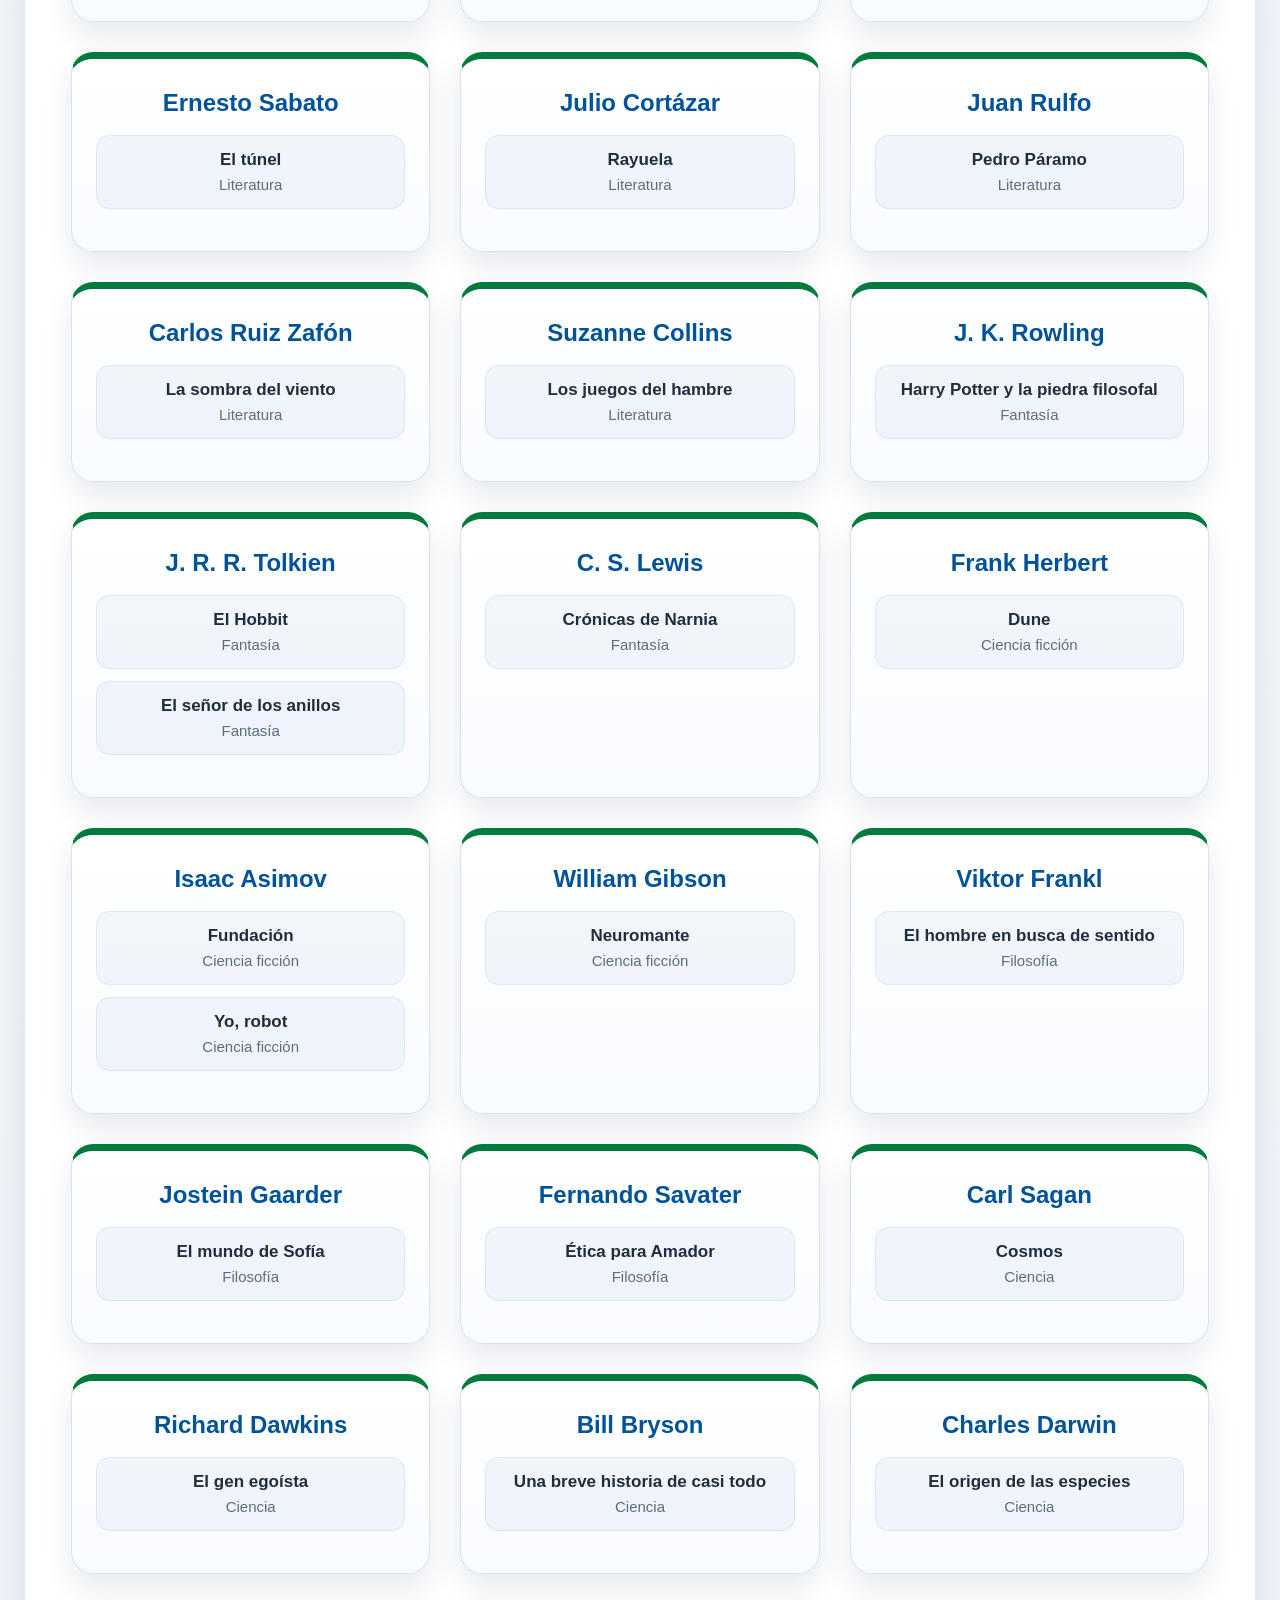
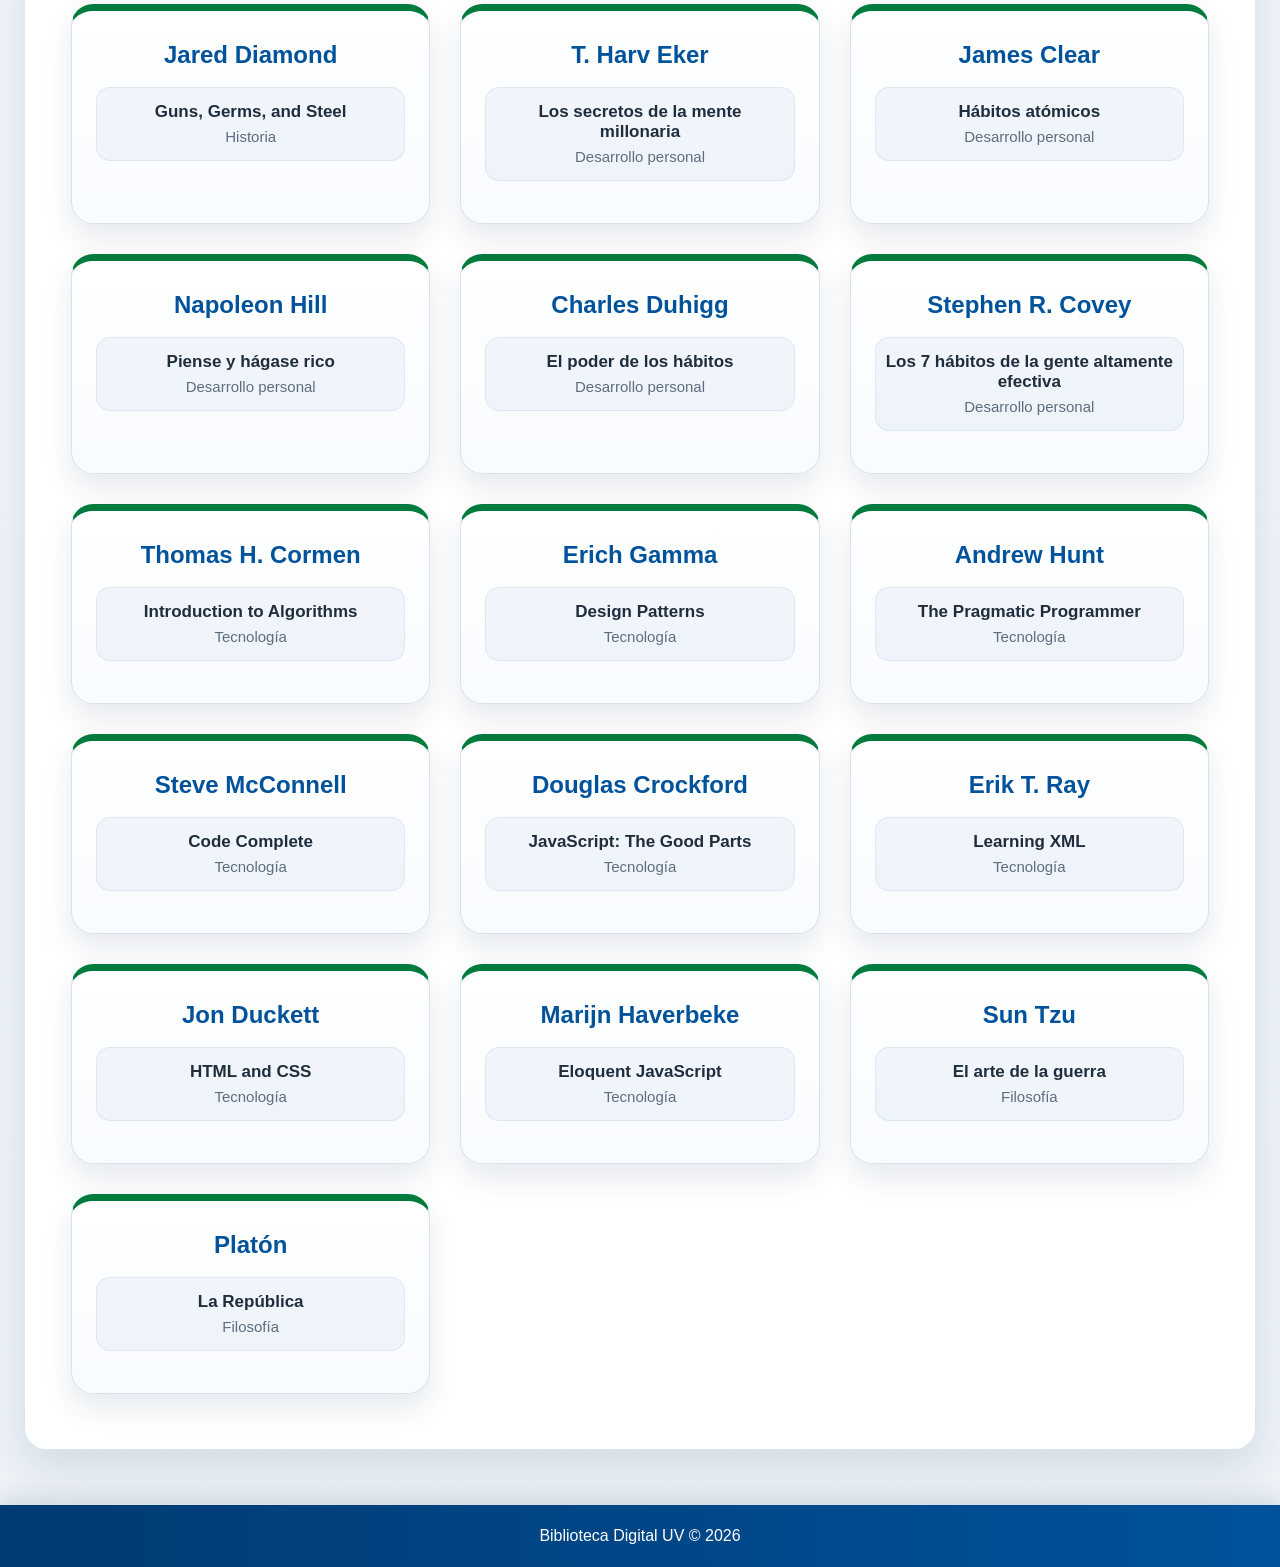
==== commit ea244887: "Se agregó enlace en página contacto y validación de usuario con XML" ====
--- a/autores.html
+++ b/autores.html
@@ -8,6 +8,23 @@
 </head>
 <body>
     <header>
+        <div class="perfil-contenedor">
+            <button class="boton-perfil" onclick="alternarPerfil()">Sin sesión</button>
+            <div id="panel-perfil" class="panel-perfil">
+                <div id="perfil-sin-sesion">
+                    <p><strong>Iniciar sesión</strong></p>
+                    <input type="text" id="matricula-login" placeholder="Matrícula">
+                    <input type="password" id="contrasena-login" placeholder="Contraseña">
+                    <button onclick="validarUsuario()" class="boton-login">Ingresar</button>
+                    <p id="mensaje-login"></p>
+                </div>
+                <div id="perfil-con-sesion">
+                    <p><strong id="nombre-sesion"></strong></p>
+                    <p id="matricula-sesion"></p>
+                    <button onclick="cerrarSesion()" class="boton-login">Cerrar sesión</button>
+                </div>
+            </div>
+        </div>
         <h1>Biblioteca Digital UV</h1>
         <p>Un espacio digital para explorar nuevas lecturas y elevar tu conocimiento</p>
     </header>
--- a/css/estilos.css
+++ b/css/estilos.css
@@ -43,7 +43,8 @@
     border-bottom: 6px solid var(--verde-uv);
     box-shadow: 0 8px 28px rgba(0, 0, 0, 0.08);
     position: relative;
-    overflow: hidden;
+    overflow: visible;
+    z-index: 2500;
 }
 
 header::before{
@@ -948,4 +949,343 @@
         grid-template-columns: 1fr;
         left: 50%;
     }
+}
+
+.seccion-carrusel{
+    max-width: 1240px;
+    margin: 45px auto 0;
+    background: linear-gradient(135deg, #ffffff 0%, #f3f8ff 100%);
+    border-radius: 30px;
+    padding: 50px;
+    border: 1px solid var(--borde);
+    border-top: 8px solid var(--verde-uv);
+    box-shadow: var(--sombra);
+    overflow: hidden;
+}
+
+.encabezado-carrusel{
+    text-align: center;
+    margin-bottom: 35px;
+}
+
+.encabezado-carrusel h2{
+    color: var(--azul-uv);
+    font-size: 44px;
+    font-weight: 900;
+    margin-top: 14px;
+    margin-bottom: 12px;
+}
+
+.encabezado-carrusel p{
+    color: var(--texto-suave);
+    font-size: 19px;
+    line-height: 1.7;
+    max-width: 850px;
+    margin: auto;
+}
+
+.carrusel{
+    display: grid;
+    grid-template-columns: auto 1fr auto;
+    gap: 18px;
+    align-items: center;
+}
+
+.carrusel-contenedor{
+    position: relative;
+    min-height: 390px;
+}
+
+.noticia-carrusel{
+    position: absolute;
+    inset: 0;
+    display: grid;
+    grid-template-columns: 1.1fr 0.9fr;
+    gap: 35px;
+    align-items: center;
+    background: linear-gradient(135deg, #ffffff 0%, #f8fbff 100%);
+    border: 1px solid var(--borde);
+    border-radius: 28px;
+    padding: 34px;
+    box-shadow: 0 18px 40px rgba(0, 38, 84, 0.12);
+    opacity: 0;
+    transform: translateX(35px) scale(0.98);
+    pointer-events: none;
+    transition: all 0.45s ease;
+}
+
+.noticia-carrusel.activa{
+    opacity: 1;
+    transform: translateX(0) scale(1);
+    pointer-events: auto;
+}
+
+.noticia-texto{
+    text-align: left;
+}
+
+.noticia-texto h3{
+    color: var(--azul-uv);
+    font-size: 38px;
+    line-height: 1.15;
+    margin-bottom: 18px;
+    font-weight: 900;
+}
+
+.noticia-texto p{
+    color: var(--texto-suave);
+    font-size: 19px;
+    line-height: 1.8;
+    margin-bottom: 20px;
+}
+
+.noticia-carrusel img{
+    width: 230px;
+    height: 330px;
+    object-fit: cover;
+    border-radius: 22px;
+    justify-self: center;
+    box-shadow: 0 22px 42px rgba(0, 0, 0, 0.24);
+    transform: rotate(3deg);
+    transition: all 0.35s ease;
+}
+
+.noticia-carrusel.activa img:hover{
+    transform: rotate(0deg) scale(1.04);
+}
+
+.boton-carrusel{
+    width: 48px;
+    height: 48px;
+    border-radius: 50%;
+    border: none;
+    background: linear-gradient(135deg, var(--azul-uv), var(--azul-uv-oscuro));
+    color: white;
+    font-size: 24px;
+    font-weight: 900;
+    cursor: pointer;
+    box-shadow: 0 12px 24px rgba(0, 82, 155, 0.24);
+    transition: all 0.25s ease;
+    z-index: 2;
+}
+
+.boton-carrusel:hover{
+    background: linear-gradient(135deg, var(--verde-uv), var(--verde-uv-oscuro));
+    transform: scale(1.08);
+}
+
+.indicadores-carrusel{
+    display: flex;
+    justify-content: center;
+    gap: 10px;
+    margin-top: 28px;
+}
+
+.indicador{
+    width: 12px;
+    height: 12px;
+    border-radius: 999px;
+    border: none;
+    background-color: #c7d4e3;
+    cursor: pointer;
+    transition: all 0.25s ease;
+}
+
+.indicador.activo{
+    width: 34px;
+    background: linear-gradient(90deg, var(--verde-uv), var(--azul-uv));
+}
+
+@media(max-width: 900px){
+    .seccion-carrusel{
+        padding: 34px 22px;
+    }
+
+    .carrusel{
+        grid-template-columns: 1fr;
+    }
+
+    .boton-carrusel{
+        display: none;
+    }
+
+    .carrusel-contenedor{
+        min-height: 610px;
+    }
+
+    .noticia-carrusel{
+        grid-template-columns: 1fr;
+        text-align: center;
+    }
+
+    .noticia-texto{
+        text-align: center;
+    }
+
+    .noticia-texto h3{
+        font-size: 31px;
+    }
+
+    .noticia-carrusel img{
+        width: 180px;
+        height: 260px;
+    }
+}
+
+.barra-filtros{
+    display: flex;
+    justify-content: flex-end;
+    gap: 12px;
+    margin-top: 28px;
+    margin-bottom: 10px;
+}
+
+.barra-filtros input,
+.barra-filtros select{
+    padding: 12px 16px;
+    border: 1px solid var(--borde);
+    border-radius: 999px;
+    font-family: "Segoe UI", Arial, Helvetica, sans-serif;
+    font-size: 15px;
+    outline: none;
+    background-color: white;
+    color: var(--texto);
+    box-shadow: 0 8px 18px rgba(0, 38, 84, 0.08);
+}
+
+.barra-filtros input{
+    width: 260px;
+}
+
+.barra-filtros input:focus,
+.barra-filtros select:focus{
+    border-color: var(--azul-uv);
+}
+
+@media(max-width: 650px){
+    .barra-filtros{
+        flex-direction: column;
+    }
+
+    .barra-filtros input,
+    .barra-filtros select{
+        width: 100%;
+    }
+}
+
+.datos-contacto a{
+    color: var(--azul-uv);
+    font-weight: 900;
+    text-decoration: none;
+}
+
+.datos-contacto a:hover{
+    color: var(--verde-uv);
+    text-decoration: underline;
+}
+
+.perfil-contenedor{
+    position: absolute;
+    top: 22px;
+    right: 32px;
+    z-index: 5000;
+}
+
+.boton-perfil{
+    background-color: white;
+    color: var(--verde-uv);
+    border: 1px solid var(--borde);
+    border-radius: 999px;
+    padding: 10px 18px;
+    font-weight: 900;
+    cursor: pointer;
+    box-shadow: 0 8px 18px rgba(0, 0, 0, 0.16);
+    outline: none;
+    transition: all 0.25s ease;
+}
+
+.boton-perfil:hover{
+    color: var(--azul-uv);
+    transform: translateY(-2px);
+}
+
+.boton-perfil:focus{
+    outline: none;
+}
+
+.panel-perfil{
+    position: absolute;
+    top: 58px;
+    right: 0;
+    width: 280px;
+    background-color: white;
+    border: 1px solid var(--borde);
+    border-radius: 18px;
+    padding: 18px;
+    box-shadow: 0 16px 35px rgba(0, 38, 84, 0.20);
+    display: none;
+    text-align: left;
+    z-index: 6000;
+}
+
+.panel-perfil.perfil-activo{
+    display: block;
+}
+
+.panel-perfil p{
+    color: var(--texto);
+    font-size: 15px;
+    margin-bottom: 10px;
+}
+
+.panel-perfil input{
+    width: 100%;
+    padding: 11px 13px;
+    margin-bottom: 10px;
+    border: 1px solid var(--borde);
+    border-radius: 10px;
+    font-family: "Segoe UI", Arial, Helvetica, sans-serif;
+    font-size: 15px;
+    outline: none;
+}
+
+.panel-perfil input:focus{
+    border-color: var(--azul-uv);
+    box-shadow: 0 0 0 3px rgba(0, 82, 155, 0.10);
+}
+
+.boton-login{
+    width: 100%;
+    background: linear-gradient(135deg, var(--azul-uv), var(--azul-uv-oscuro));
+    color: white;
+    border: none;
+    border-radius: 999px;
+    padding: 10px 14px;
+    font-weight: 900;
+    cursor: pointer;
+}
+
+.boton-login:hover{
+    background: linear-gradient(135deg, var(--verde-uv), var(--verde-uv-oscuro));
+}
+
+#mensaje-login{
+    color: #b00020;
+    font-weight: 800;
+    margin-top: 10px;
+    font-size: 14px;
+}
+
+@media(max-width: 650px){
+    .perfil-contenedor{
+        position: static;
+        margin-bottom: 18px;
+    }
+
+    .panel-perfil{
+        top: 45px;
+        right: auto;
+        left: 50%;
+        transform: translateX(-50%);
+    }
 }
